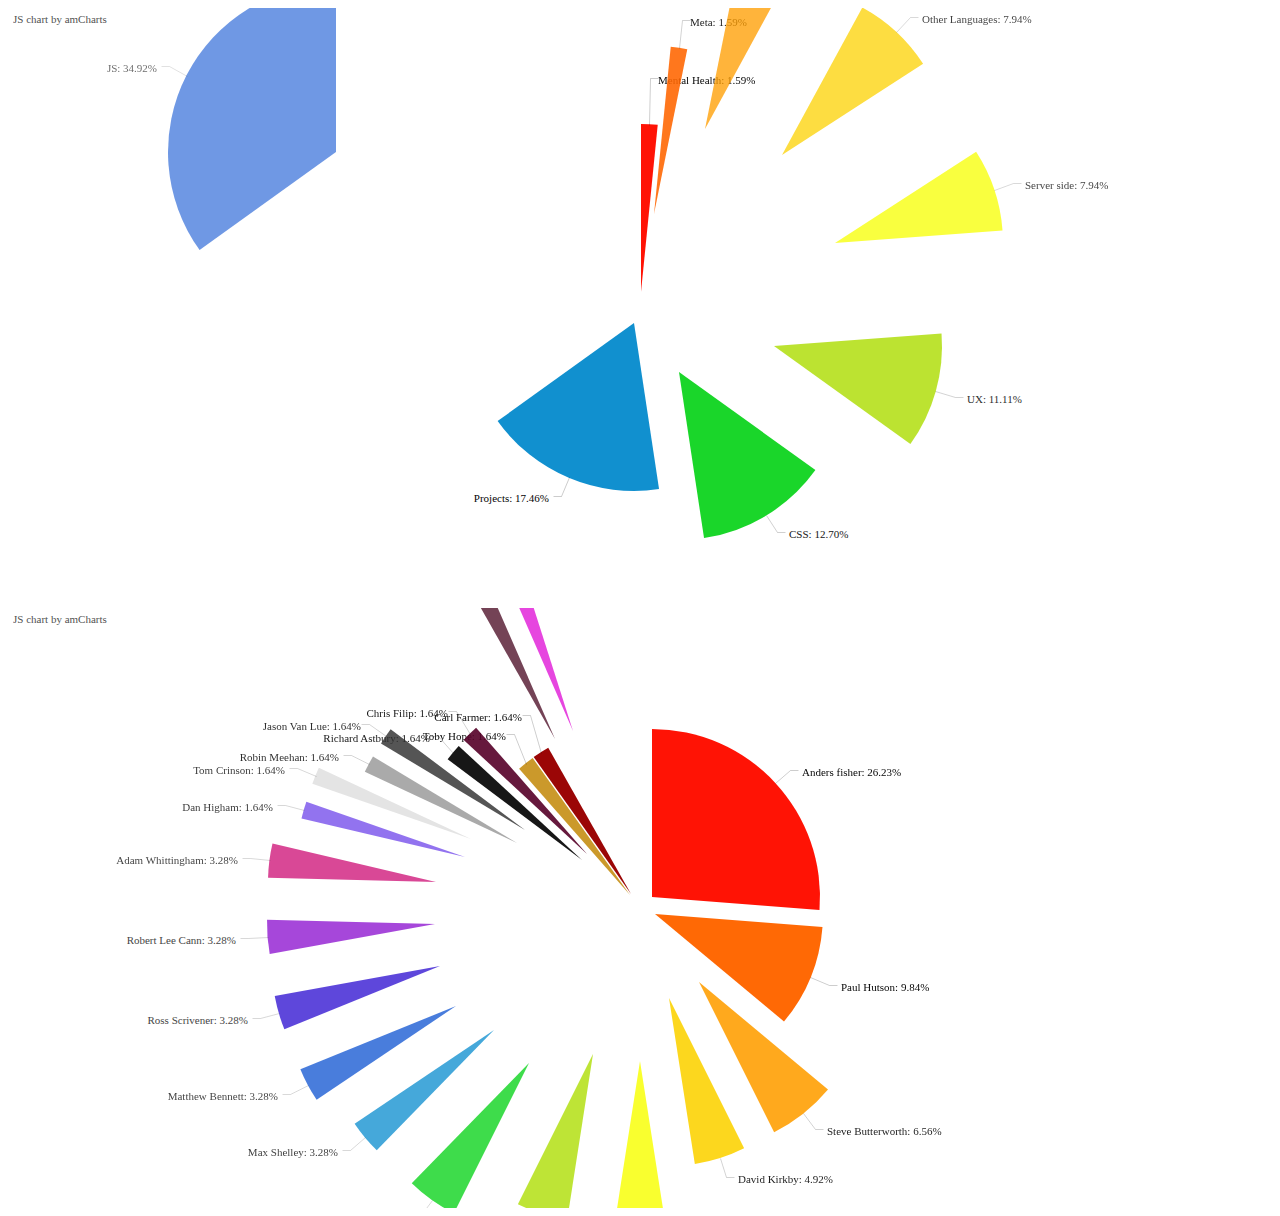
==== charts.html @ a70bc3f2 "Add charts for topcs/speakers" ====
<html>
<head>
<style>
  .chart {
    width		: 100%;
    height		: 600px;
    font-size	: 11px;
  }
</style>
</head>
<body>
<script src="js/lib/amcharts.js"></script>
<script src="js/lib/pie.js"></script>

<div id="topics_chart" class="chart"></div>
<div id="speakers_chart" class="chart"></div>

<script type="text/javascript" src="js/topics_chart.js"></script>
<script type="text/javascript" src="js/speakers_chart.js"></script>
</body>
</html>
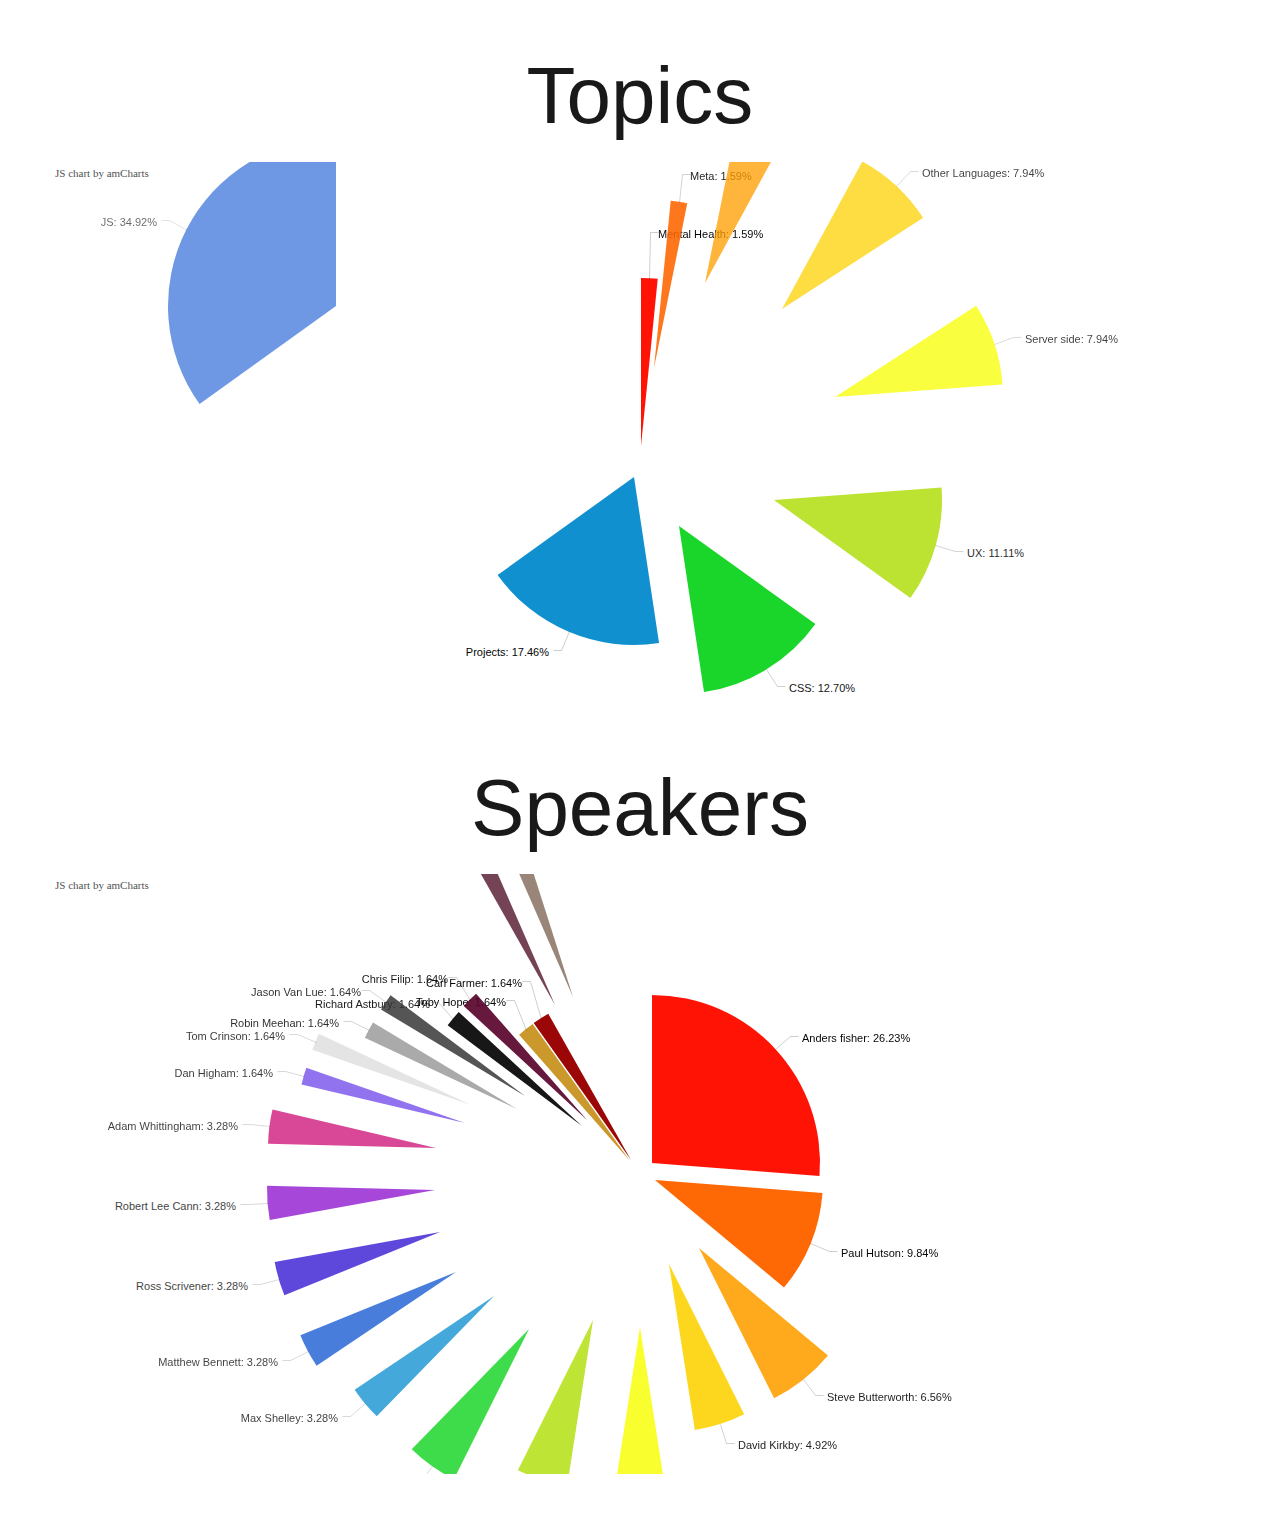
==== commit 7975b72d: "pre talk changes" ====
--- a/charts.html
+++ b/charts.html
@@ -1,20 +1,16 @@
 <html>
 <head>
-<style>
-  .chart {
-    width		: 100%;
-    height		: 600px;
-    font-size	: 11px;
-  }
-</style>
+  <link rel="stylesheet" href="style.css">
 </head>
 <body>
 <script src="js/lib/amcharts.js"></script>
 <script src="js/lib/pie.js"></script>
-
-<div id="topics_chart" class="chart"></div>
-<div id="speakers_chart" class="chart"></div>
-
+<article style="background:white;">
+  <h2>Topics</h2>
+  <div id="topics_chart" class="chart"></div>
+  <h2>Speakers</h2>
+  <div id="speakers_chart" class="chart"></div>
+</article>
 <script type="text/javascript" src="js/topics_chart.js"></script>
 <script type="text/javascript" src="js/speakers_chart.js"></script>
 </body>
--- a/style.css
+++ b/style.css
@@ -0,0 +1,64 @@
+*{
+	margin:0;
+	padding:0;
+	font-family:sans-serif;
+	font-weight:lighter;
+	font-size:24px;
+	color:rgba(0,0,0,0.9);
+}
+body{
+	background:#343434;
+}
+header{
+	padding:50px;
+	position:absolute;
+	z-index:10;
+}
+article{
+	padding:50px;
+}
+section{
+	background-color:rgba(0,0,0,0.7);
+	box-sizing:border-box;
+	background-image: -webkit-gradient(
+		radial,  
+		50% 50%, 100, 50% 50%, 800, from(rgba(150,150,150,0.5)), to(rgba(150,150,150,0))
+	);
+	overflow-y: scroll; 
+	position:absolute;
+	top:0px;
+	left:0px;
+	width:100%;
+	height:100%;
+	padding:40px;
+}
+h2{
+	font-size:80px;
+	text-align: center;
+	margin-bottom:20px;
+}
+h3{
+	font-size: 40px;
+	margin-bottom:20px;
+}
+p,
+li{
+	font-size: 20px;
+	list-style:none;
+	margin-bottom:20px;
+}
+pre{
+	padding:20px;
+	background:black;
+	color:greenyellow;
+	font-family:courier;
+	margin:15px 50px;
+	max-height:500px;
+	overflow-y:scroll;
+}
+
+.chart {
+  width		: 100%;
+  height		: 600px;
+  font-size	: 11px;
+}
